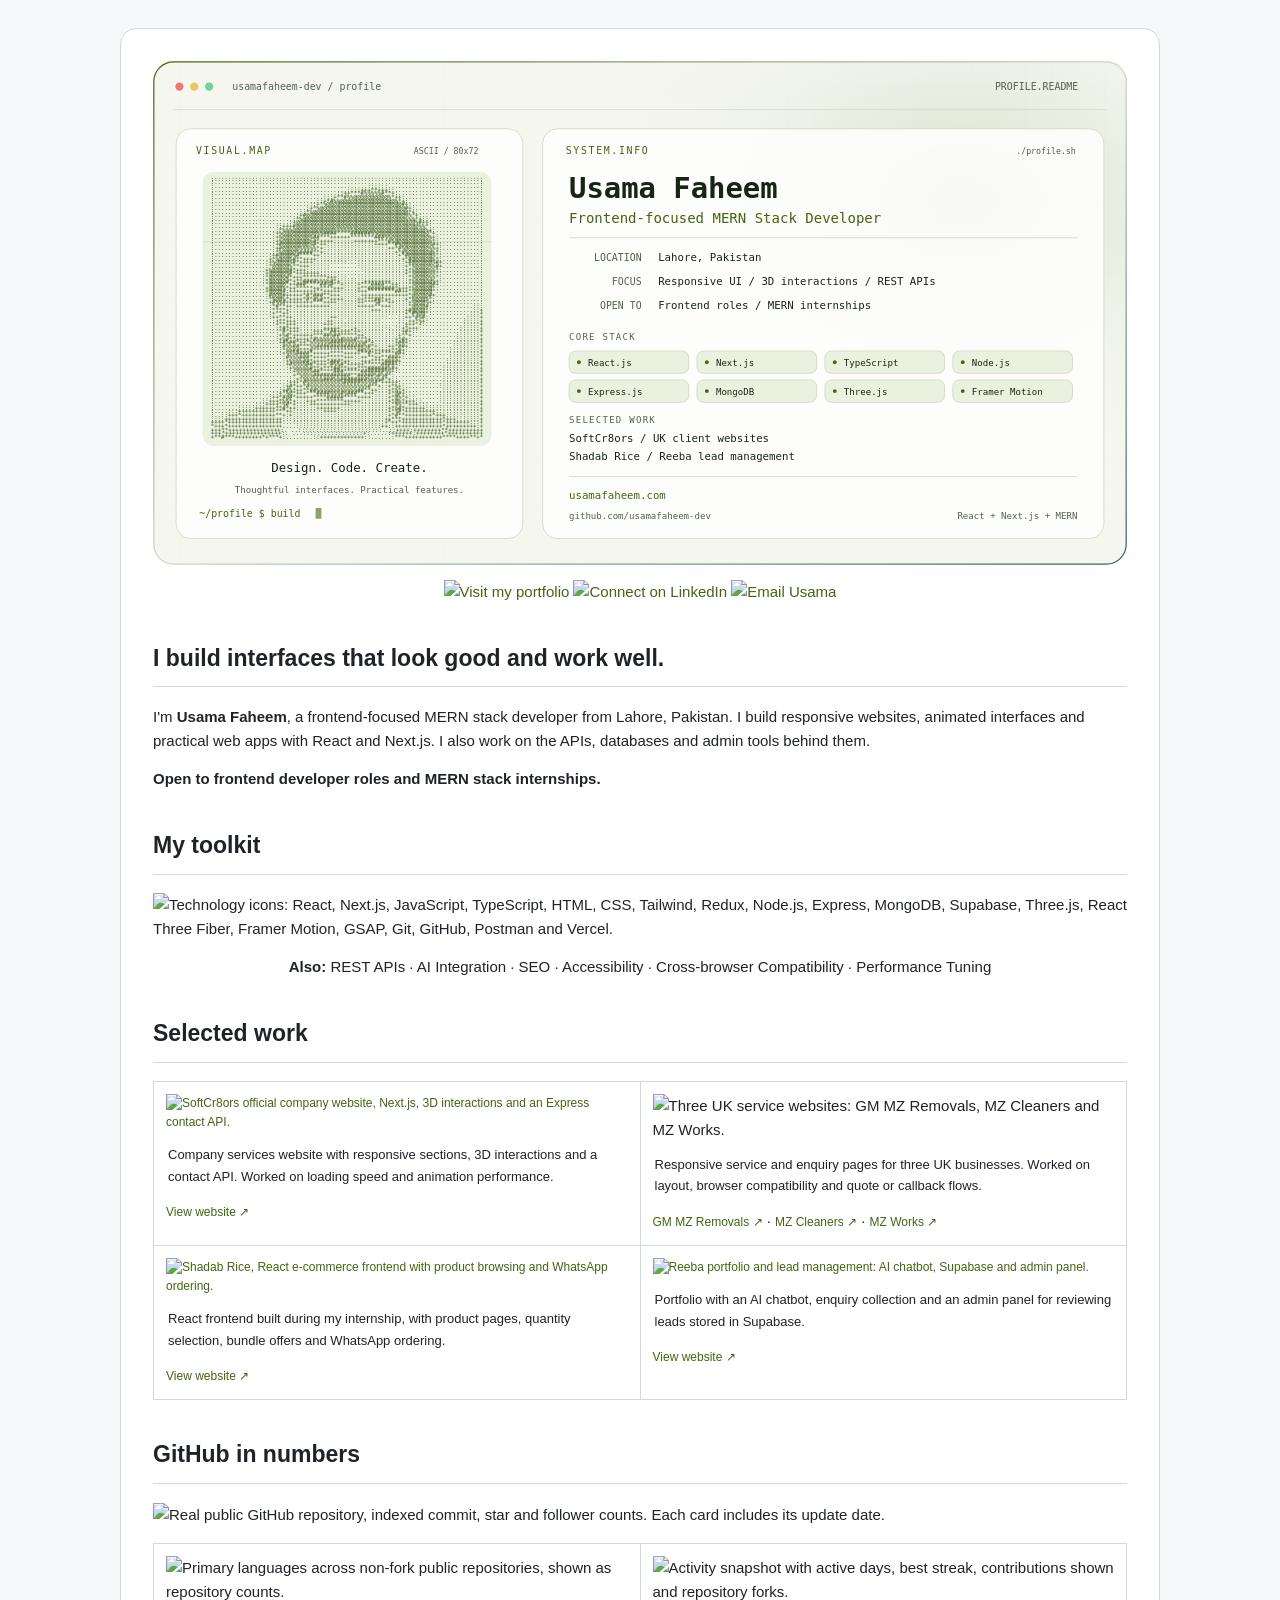
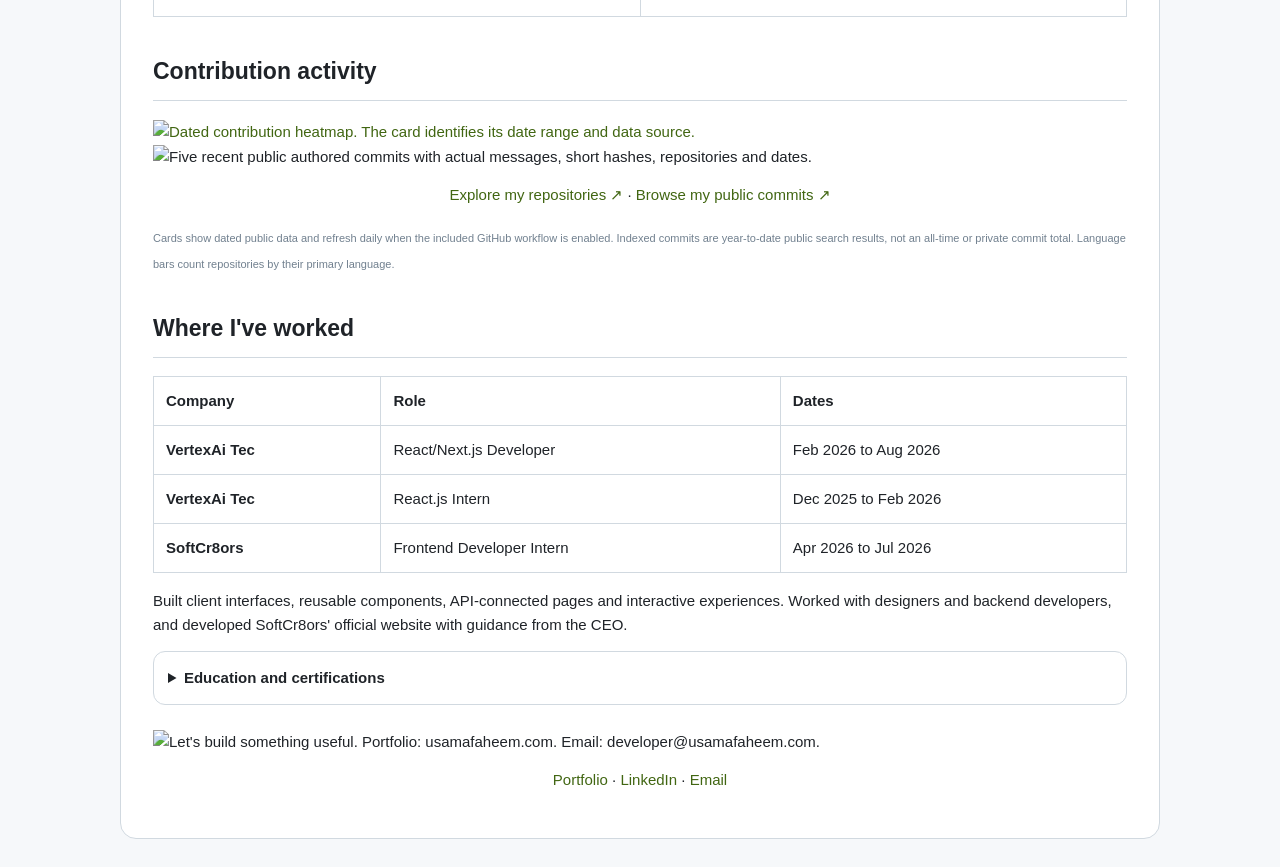
==== PREVIEW.html @ 3edfcaf7 "Add files via upload" ====
<!doctype html><html><head><meta charset="utf-8"><meta name="viewport" content="width=device-width,initial-scale=1"><title>Usama GitHub Profile Preview</title><style>
*{box-sizing:border-box}body{margin:0;font:15px/1.6 -apple-system,BlinkMacSystemFont,Segoe UI,Arial,sans-serif;background:#f6f8fa;color:#1f2328}
body.dark{background:#080d13;color:#dfe8ef}main{max-width:1040px;margin:28px auto;padding:32px;background:#fff;border:1px solid #d1d9e0;border-radius:16px}
.dark main{background:#0d1117;border-color:#27333e}h2{font-size:23px;margin:36px 0 18px;padding-bottom:10px;border-bottom:1px solid #d1d9e0}.dark h2{border-color:#27333e}
p{margin:14px 0}a{color:#416612;text-decoration:none}.dark a{color:#bce44b}strong{font-weight:650}img{max-width:100%;height:auto;vertical-align:middle}picture{display:block}
table{width:100%;border-collapse:collapse;margin:16px 0}td,th{border:1px solid #d1d9e0;padding:12px;vertical-align:top}.dark td,.dark th{border-color:#27333e}
td p{font-size:13px;line-height:1.65;margin:12px 2px}td a{font-size:12px}td picture img{width:100%}td a:has(picture){display:block}sub{font-size:11px;color:#71808f}details{padding:14px;border:1px solid #d1d9e0;border-radius:12px}.dark details{border-color:#27333e}
@media(max-width:700px){body{font-size:13px}main{margin:0;padding:16px;border-radius:0}h2{font-size:20px}td,th{padding:6px}td p,td a{font-size:11px}}</style></head><body><main><picture>
  <source media="(prefers-color-scheme: dark)" srcset="./dark.svg">
  <source media="(prefers-color-scheme: light)" srcset="./light.svg">
  <img src="./dark.svg" width="1180" alt="Usama Faheem. Frontend-focused MERN Stack Developer. React, Next.js, interactive 3D and web apps.">
</picture>

<p align="center">
  <a href="https://usamafaheem.com/"><img src="./assets/portfolio.svg" height="36" alt="Visit my portfolio"></a>
  <a href="https://www.linkedin.com/in/usama-faheem/"><img src="./assets/linkedin.svg" height="36" alt="Connect on LinkedIn"></a>
  <a href="mailto:developer@usamafaheem.com"><img src="./assets/email.svg" height="36" alt="Email Usama"></a>
</p>

<h2>I build interfaces that look good and work well.</h2>
<p>I&#39;m <strong>Usama Faheem</strong>, a frontend-focused MERN stack developer from Lahore, Pakistan. I build responsive websites, animated interfaces and practical web apps with React and Next.js. I also work on the APIs, databases and admin tools behind them.</p>
<p><strong>Open to frontend developer roles and MERN stack internships.</strong></p>
<h2>My toolkit</h2>
<picture>
  <source media="(prefers-color-scheme: dark)" srcset="./assets/stack-dark.svg">
  <source media="(prefers-color-scheme: light)" srcset="./assets/stack-light.svg">
  <img src="./assets/stack-dark.svg" width="1180" alt="Technology icons: React, Next.js, JavaScript, TypeScript, HTML, CSS, Tailwind, Redux, Node.js, Express, MongoDB, Supabase, Three.js, React Three Fiber, Framer Motion, GSAP, Git, GitHub, Postman and Vercel.">
</picture>

<p align="center"><strong>Also:</strong> REST APIs · AI Integration · SEO · Accessibility · Cross-browser Compatibility · Performance Tuning</p>

<h2>Selected work</h2>
<table>
<tr>
<td width="50%">
<a href="https://softcr8ors.com/">
<picture><source media="(prefers-color-scheme: dark)" srcset="./assets/project-softcr8ors-dark.svg"><source media="(prefers-color-scheme: light)" srcset="./assets/project-softcr8ors-light.svg"><img src="./assets/project-softcr8ors-dark.svg" width="570" alt="SoftCr8ors official company website, Next.js, 3D interactions and an Express contact API."></picture>
</a>
<p>Company services website with responsive sections, 3D interactions and a contact API. Worked on loading speed and animation performance.</p>
<a href="https://softcr8ors.com/">View website ↗</a>
</td>
<td width="50%">
<picture><source media="(prefers-color-scheme: dark)" srcset="./assets/project-uk-dark.svg"><source media="(prefers-color-scheme: light)" srcset="./assets/project-uk-light.svg"><img src="./assets/project-uk-dark.svg" width="570" alt="Three UK service websites: GM MZ Removals, MZ Cleaners and MZ Works."></picture>
<p>Responsive service and enquiry pages for three UK businesses. Worked on layout, browser compatibility and quote or callback flows.</p>
<a href="https://gmmzremovals.co.uk/">GM MZ Removals ↗</a> · <a href="https://mzcleaners.co.uk/">MZ Cleaners ↗</a> · <a href="https://mzworks.co.uk/">MZ Works ↗</a>
</td>
</tr>
<tr>
<td width="50%">
<a href="https://shadabrice.pk/">
<picture><source media="(prefers-color-scheme: dark)" srcset="./assets/project-rice-dark.svg"><source media="(prefers-color-scheme: light)" srcset="./assets/project-rice-light.svg"><img src="./assets/project-rice-dark.svg" width="570" alt="Shadab Rice, React e-commerce frontend with product browsing and WhatsApp ordering."></picture>
</a>
<p>React frontend built during my internship, with product pages, quantity selection, bundle offers and WhatsApp ordering.</p>
<a href="https://shadabrice.pk/">View website ↗</a>
</td>
<td width="50%">
<a href="https://reeba.softcr8ors.com/">
<picture><source media="(prefers-color-scheme: dark)" srcset="./assets/project-reeba-dark.svg"><source media="(prefers-color-scheme: light)" srcset="./assets/project-reeba-light.svg"><img src="./assets/project-reeba-dark.svg" width="570" alt="Reeba portfolio and lead management: AI chatbot, Supabase and admin panel."></picture>
</a>
<p>Portfolio with an AI chatbot, enquiry collection and an admin panel for reviewing leads stored in Supabase.</p>
<a href="https://reeba.softcr8ors.com/">View website ↗</a>
</td>
</tr>
</table>

<h2>GitHub in numbers</h2>
<picture>
  <source media="(prefers-color-scheme: dark)" srcset="./assets/stats-dark.svg">
  <source media="(prefers-color-scheme: light)" srcset="./assets/stats-light.svg">
  <img src="./assets/stats-dark.svg" width="1180" alt="Real public GitHub repository, indexed commit, star and follower counts. Each card includes its update date.">
</picture>

<table>
<tr>
<td width="50%"><picture><source media="(prefers-color-scheme: dark)" srcset="./assets/languages-dark.svg"><source media="(prefers-color-scheme: light)" srcset="./assets/languages-light.svg"><img src="./assets/languages-dark.svg" width="570" alt="Primary languages across non-fork public repositories, shown as repository counts."></picture></td>
<td width="50%"><picture><source media="(prefers-color-scheme: dark)" srcset="./assets/activity-dark.svg"><source media="(prefers-color-scheme: light)" srcset="./assets/activity-light.svg"><img src="./assets/activity-dark.svg" width="570" alt="Activity snapshot with active days, best streak, contributions shown and repository forks."></picture></td>
</tr>
</table>

<h2>Contribution activity</h2>
<a href="https://github.com/usamafaheem-dev">
<picture>
  <source media="(prefers-color-scheme: dark)" srcset="./assets/contributions-dark.svg">
  <source media="(prefers-color-scheme: light)" srcset="./assets/contributions-light.svg">
  <img src="./assets/contributions-dark.svg" width="1180" alt="Dated contribution heatmap. The card identifies its date range and data source.">
</picture>
</a>

<picture>
  <source media="(prefers-color-scheme: dark)" srcset="./assets/commits-dark.svg">
  <source media="(prefers-color-scheme: light)" srcset="./assets/commits-light.svg">
  <img src="./assets/commits-dark.svg" width="1180" alt="Five recent public authored commits with actual messages, short hashes, repositories and dates.">
</picture>

<p align="center"><a href="https://github.com/usamafaheem-dev?tab=repositories">Explore my repositories ↗</a> · <a href="https://github.com/search?q=author%3Ausamafaheem-dev&amp;type=commits">Browse my public commits ↗</a></p>

<p><sub>Cards show dated public data and refresh daily when the included GitHub workflow is enabled. Indexed commits are year-to-date public search results, not an all-time or private commit total. Language bars count repositories by their primary language.</sub></p>
<h2>Where I&#39;ve worked</h2>
<table>
<thead>
<tr>
<th align="left">Company</th>
<th align="left">Role</th>
<th align="left">Dates</th>
</tr>
</thead>
<tbody><tr>
<td align="left"><strong>VertexAi Tec</strong></td>
<td align="left">React/Next.js Developer</td>
<td align="left">Feb 2026 to Aug 2026</td>
</tr>
<tr>
<td align="left"><strong>VertexAi Tec</strong></td>
<td align="left">React.js Intern</td>
<td align="left">Dec 2025 to Feb 2026</td>
</tr>
<tr>
<td align="left"><strong>SoftCr8ors</strong></td>
<td align="left">Frontend Developer Intern</td>
<td align="left">Apr 2026 to Jul 2026</td>
</tr>
</tbody></table>
<p>Built client interfaces, reusable components, API-connected pages and interactive experiences. Worked with designers and backend developers, and developed SoftCr8ors&#39; official website with guidance from the CEO.</p>
<details>
<summary><strong>Education and certifications</strong></summary>

<ul>
<li><strong>BS Computer Science, lateral entry:</strong> Virtual University of Pakistan, March 2026 to March 2028, expected.</li>
<li><strong>ADP Computer Science:</strong> Virtual University of Pakistan, March 2023 to March 2025.</li>
<li><strong>MERN Stack Development:</strong> NeXSkill Institute, October 2024 to May 2025.</li>
<li><strong>Introduction to Modern AI:</strong> Cisco Networking Academy program through GSP Academy, January 11, 2026.</li>
<li><strong>Full Stack Development with MERN</strong> and <strong>Freelancing:</strong> DigiSkills Training Program, December 2025 to March 2026.</li>
<li><strong>Build with AI 2025 workshops:</strong> DevFest AmplifAI, GDG Cloud Lahore.</li>
</ul>
</details>

<br>

<picture>
  <source media="(prefers-color-scheme: dark)" srcset="./assets/connect-dark.svg">
  <source media="(prefers-color-scheme: light)" srcset="./assets/connect-light.svg">
  <img src="./assets/connect-dark.svg" width="1180" alt="Let's build something useful. Portfolio: usamafaheem.com. Email: developer@usamafaheem.com.">
</picture>

<p align="center"><a href="https://usamafaheem.com/">Portfolio</a> · <a href="https://www.linkedin.com/in/usama-faheem/">LinkedIn</a> · <a href="mailto:developer@usamafaheem.com">Email</a></p>
</main><script>document.body.classList.toggle('dark',matchMedia('(prefers-color-scheme: dark)').matches);</script></body></html>
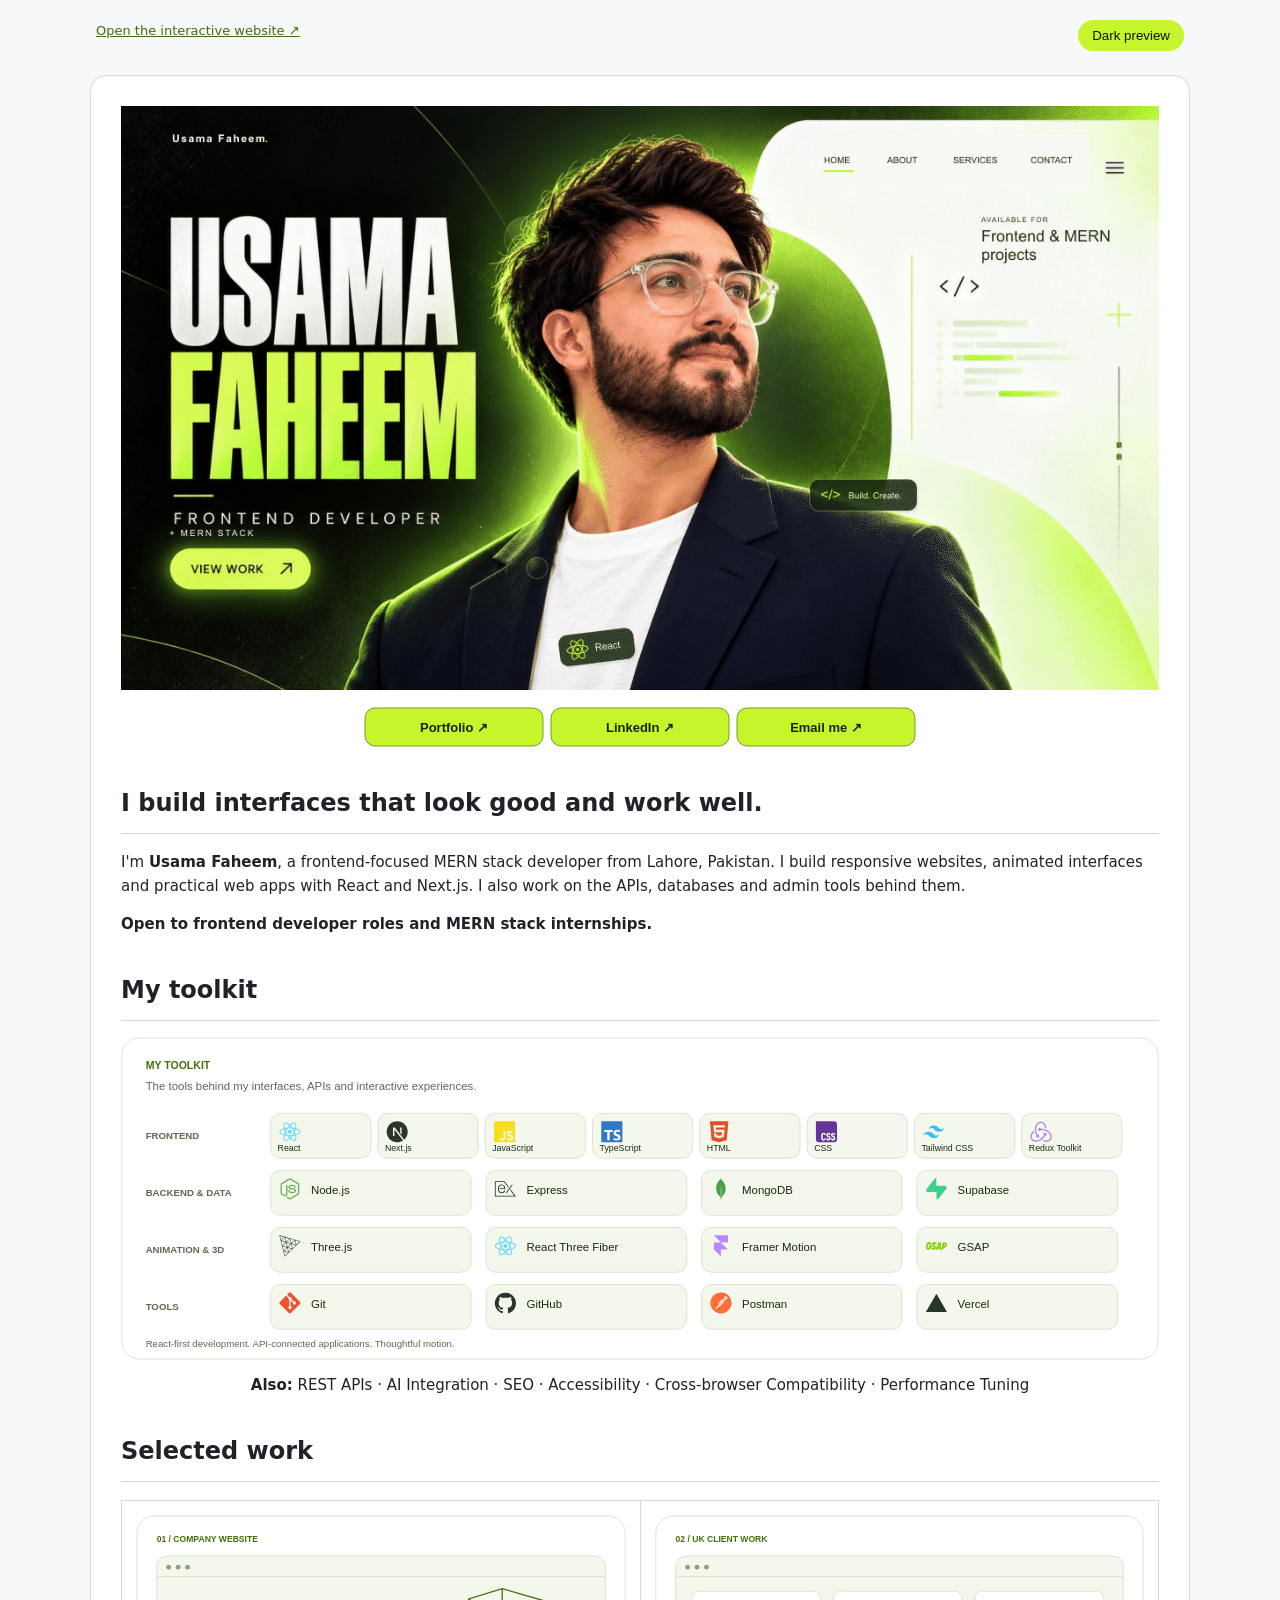
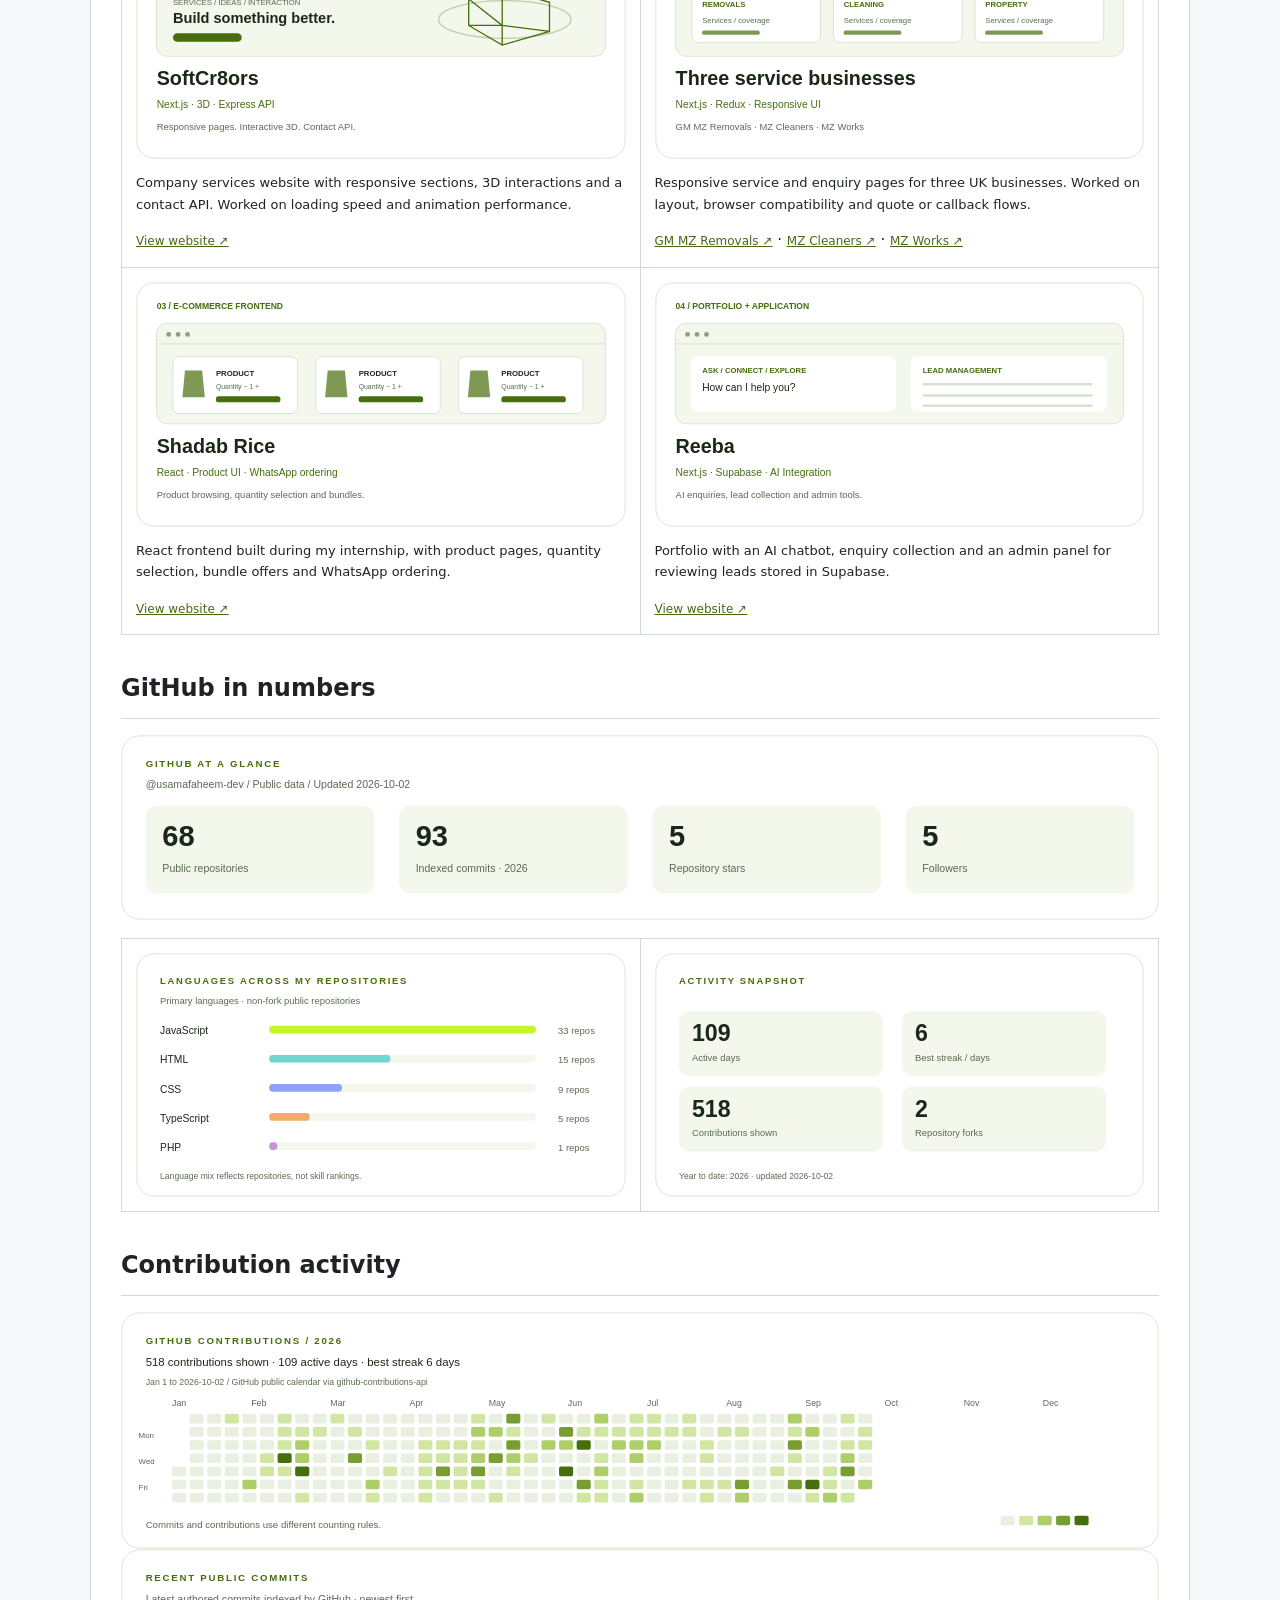
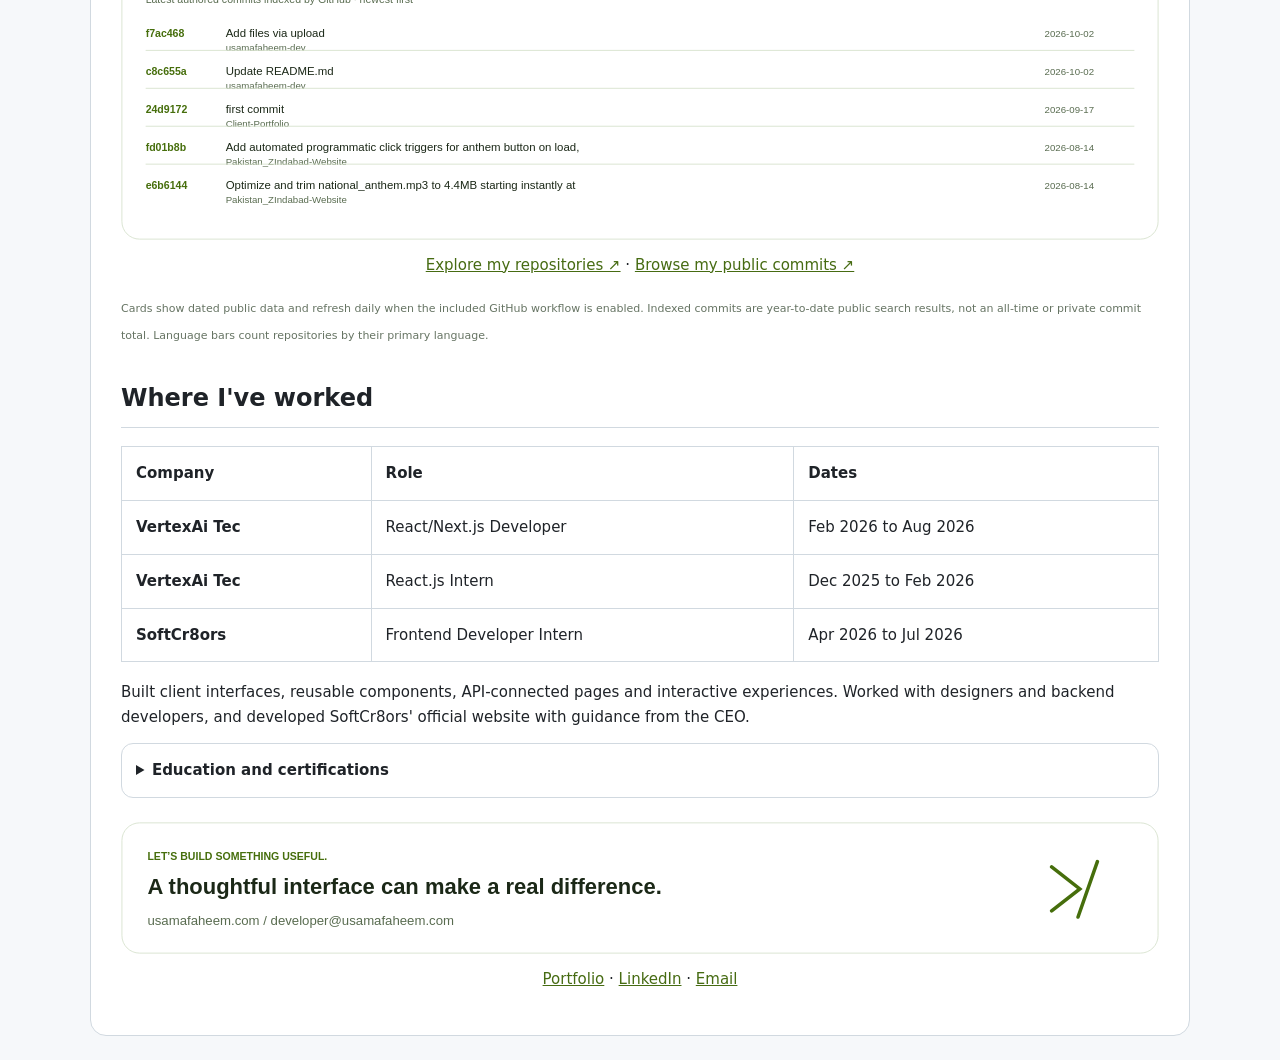
==== commit 76b2b33e: "done new readme" ====
--- a/PREVIEW.html
+++ b/PREVIEW.html
@@ -1,21 +1,15 @@
-<!doctype html><html><head><meta charset="utf-8"><meta name="viewport" content="width=device-width,initial-scale=1"><title>Usama GitHub Profile Preview</title><style>
-*{box-sizing:border-box}body{margin:0;font:15px/1.6 -apple-system,BlinkMacSystemFont,Segoe UI,Arial,sans-serif;background:#f6f8fa;color:#1f2328}
-body.dark{background:#080d13;color:#dfe8ef}main{max-width:1040px;margin:28px auto;padding:32px;background:#fff;border:1px solid #d1d9e0;border-radius:16px}
-.dark main{background:#0d1117;border-color:#27333e}h2{font-size:23px;margin:36px 0 18px;padding-bottom:10px;border-bottom:1px solid #d1d9e0}.dark h2{border-color:#27333e}
-p{margin:14px 0}a{color:#416612;text-decoration:none}.dark a{color:#bce44b}strong{font-weight:650}img{max-width:100%;height:auto;vertical-align:middle}picture{display:block}
-table{width:100%;border-collapse:collapse;margin:16px 0}td,th{border:1px solid #d1d9e0;padding:12px;vertical-align:top}.dark td,.dark th{border-color:#27333e}
-td p{font-size:13px;line-height:1.65;margin:12px 2px}td a{font-size:12px}td picture img{width:100%}td a:has(picture){display:block}sub{font-size:11px;color:#71808f}details{padding:14px;border:1px solid #d1d9e0;border-radius:12px}.dark details{border-color:#27333e}
-@media(max-width:700px){body{font-size:13px}main{margin:0;padding:16px;border-radius:0}h2{font-size:20px}td,th{padding:6px}td p,td a{font-size:11px}}</style></head><body><main><picture>
-  <source media="(prefers-color-scheme: dark)" srcset="./dark.svg">
-  <source media="(prefers-color-scheme: light)" srcset="./light.svg">
-  <img src="./dark.svg" width="1180" alt="Usama Faheem. Frontend-focused MERN Stack Developer. React, Next.js, interactive 3D and web apps.">
+<!doctype html><html lang="en"><head><meta charset="UTF-8"><meta name="viewport" content="width=device-width,initial-scale=1"><title>Usama Faheem | Complete GitHub Profile Preview</title><style>*{box-sizing:border-box}body{margin:0;background:#f6f8fa;color:#1f2328;font:15px/1.65 system-ui,Arial,sans-serif}main{max-width:1100px;margin:24px auto;padding:30px;border:1px solid #d1d9e0;border-radius:16px;background:#fff}img{max-width:100%;height:auto;vertical-align:middle}picture{display:block}h2{font-size:24px;margin:34px 0 16px;padding-bottom:9px;border-bottom:1px solid #d1d9e0}a{color:#466b12}p{margin:13px 0}table{width:100%;border-collapse:collapse;margin:18px 0}td,th{border:1px solid #d1d9e0;padding:14px;vertical-align:top}td p{font-size:13px}td a{font-size:12px}table:first-of-type{width:auto;margin:14px auto 24px}table:first-of-type td{padding:3px;border:0}table:first-of-type img{width:180px;height:40px}details{padding:14px;border:1px solid #d1d9e0;border-radius:12px}sub{font-size:11px;color:#667463}.preview-tools{max-width:1100px;margin:20px auto;display:flex;justify-content:space-between;gap:12px;padding:0 6px;font-size:13px}.preview-tools a{color:#476b10}body.dark{background:#080d08;color:#e9f1df}.dark main{background:#0d1117;border-color:#28322c}.dark td,.dark th,.dark h2,.dark details{border-color:#2a382e}.dark a{color:#c7f52b}button{background:#c7f52b;border:0;border-radius:20px;padding:8px 14px;color:#111;cursor:pointer}@media(max-width:700px){main{margin:0;padding:15px;border-radius:0}body{font-size:13px}h2{font-size:20px}td,th{padding:7px}td p,td a{font-size:11px}.preview-tools{padding:10px 15px;margin:0}.preview-tools a{max-width:55%}}</style></head><body><div class="preview-tools"><a href="website/index.html">Open the interactive website ↗</a><button id="theme" type="button">Dark preview</button></div><main><a href="https://usamafaheem.com/">
+<picture>
+  <source media="(prefers-reduced-motion: reduce)" srcset="./assets/hero-static.jpg">
+  <img src="./assets/hero-animated.gif" width="1180" alt="Usama Faheem, frontend-focused MERN stack developer. Lime editorial website hero with floating React and code badges. Click to visit my portfolio.">
 </picture>
+</a>
 
-<p align="center">
-  <a href="https://usamafaheem.com/"><img src="./assets/portfolio.svg" height="36" alt="Visit my portfolio"></a>
-  <a href="https://www.linkedin.com/in/usama-faheem/"><img src="./assets/linkedin.svg" height="36" alt="Connect on LinkedIn"></a>
-  <a href="mailto:developer@usamafaheem.com"><img src="./assets/email.svg" height="36" alt="Email Usama"></a>
-</p>
+<table align="center"><tr>
+  <td><a href="https://usamafaheem.com/"><img src="./assets/portfolio.svg" width="180" height="40" alt="Visit my portfolio"></a></td>
+  <td><a href="https://www.linkedin.com/in/usama-faheem/"><img src="./assets/linkedin.svg" width="180" height="40" alt="Connect on LinkedIn"></a></td>
+  <td><a href="mailto:developer@usamafaheem.com"><img src="./assets/email.svg" width="180" height="40" alt="Email Usama"></a></td>
+</tr></table>
 
 <h2>I build interfaces that look good and work well.</h2>
 <p>I&#39;m <strong>Usama Faheem</strong>, a frontend-focused MERN stack developer from Lahore, Pakistan. I build responsive websites, animated interfaces and practical web apps with React and Next.js. I also work on the APIs, databases and admin tools behind them.</p>
@@ -143,4 +137,4 @@
 </picture>
 
 <p align="center"><a href="https://usamafaheem.com/">Portfolio</a> · <a href="https://www.linkedin.com/in/usama-faheem/">LinkedIn</a> · <a href="mailto:developer@usamafaheem.com">Email</a></p>
-</main><script>document.body.classList.toggle('dark',matchMedia('(prefers-color-scheme: dark)').matches);</script></body></html>+</main><script>const button=document.getElementById('theme');const sources=[...document.querySelectorAll('picture source')].filter(s=>s.media.includes('color-scheme'));sources.forEach(s=>{s.dataset.theme=s.media.includes('dark')?'dark':'light';s.media=s.dataset.theme==='light'?'all':'not all'});button.onclick=()=>{const dark=document.body.classList.toggle('dark');button.textContent=dark?'Light preview':'Dark preview';sources.forEach(s=>{s.media=s.dataset.theme===(dark?'dark':'light')?'all':'not all'})};</script></body></html>
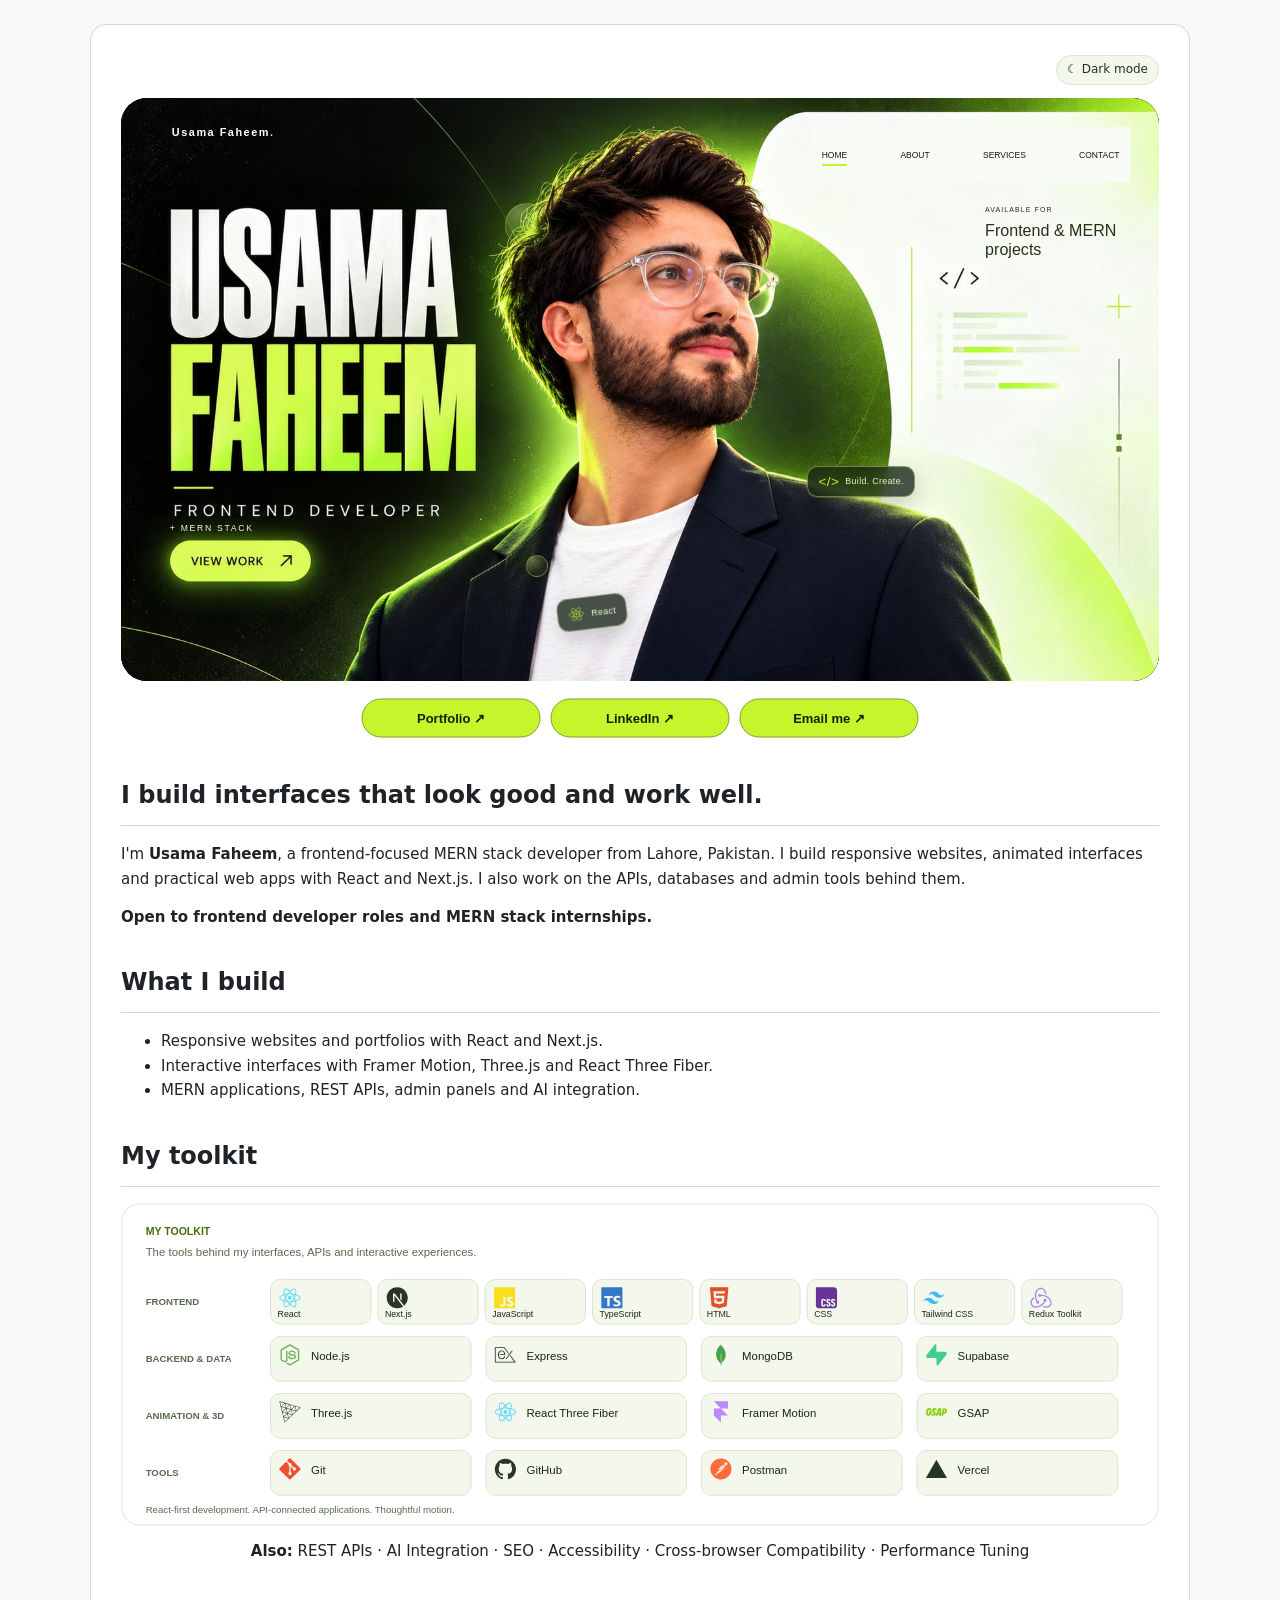
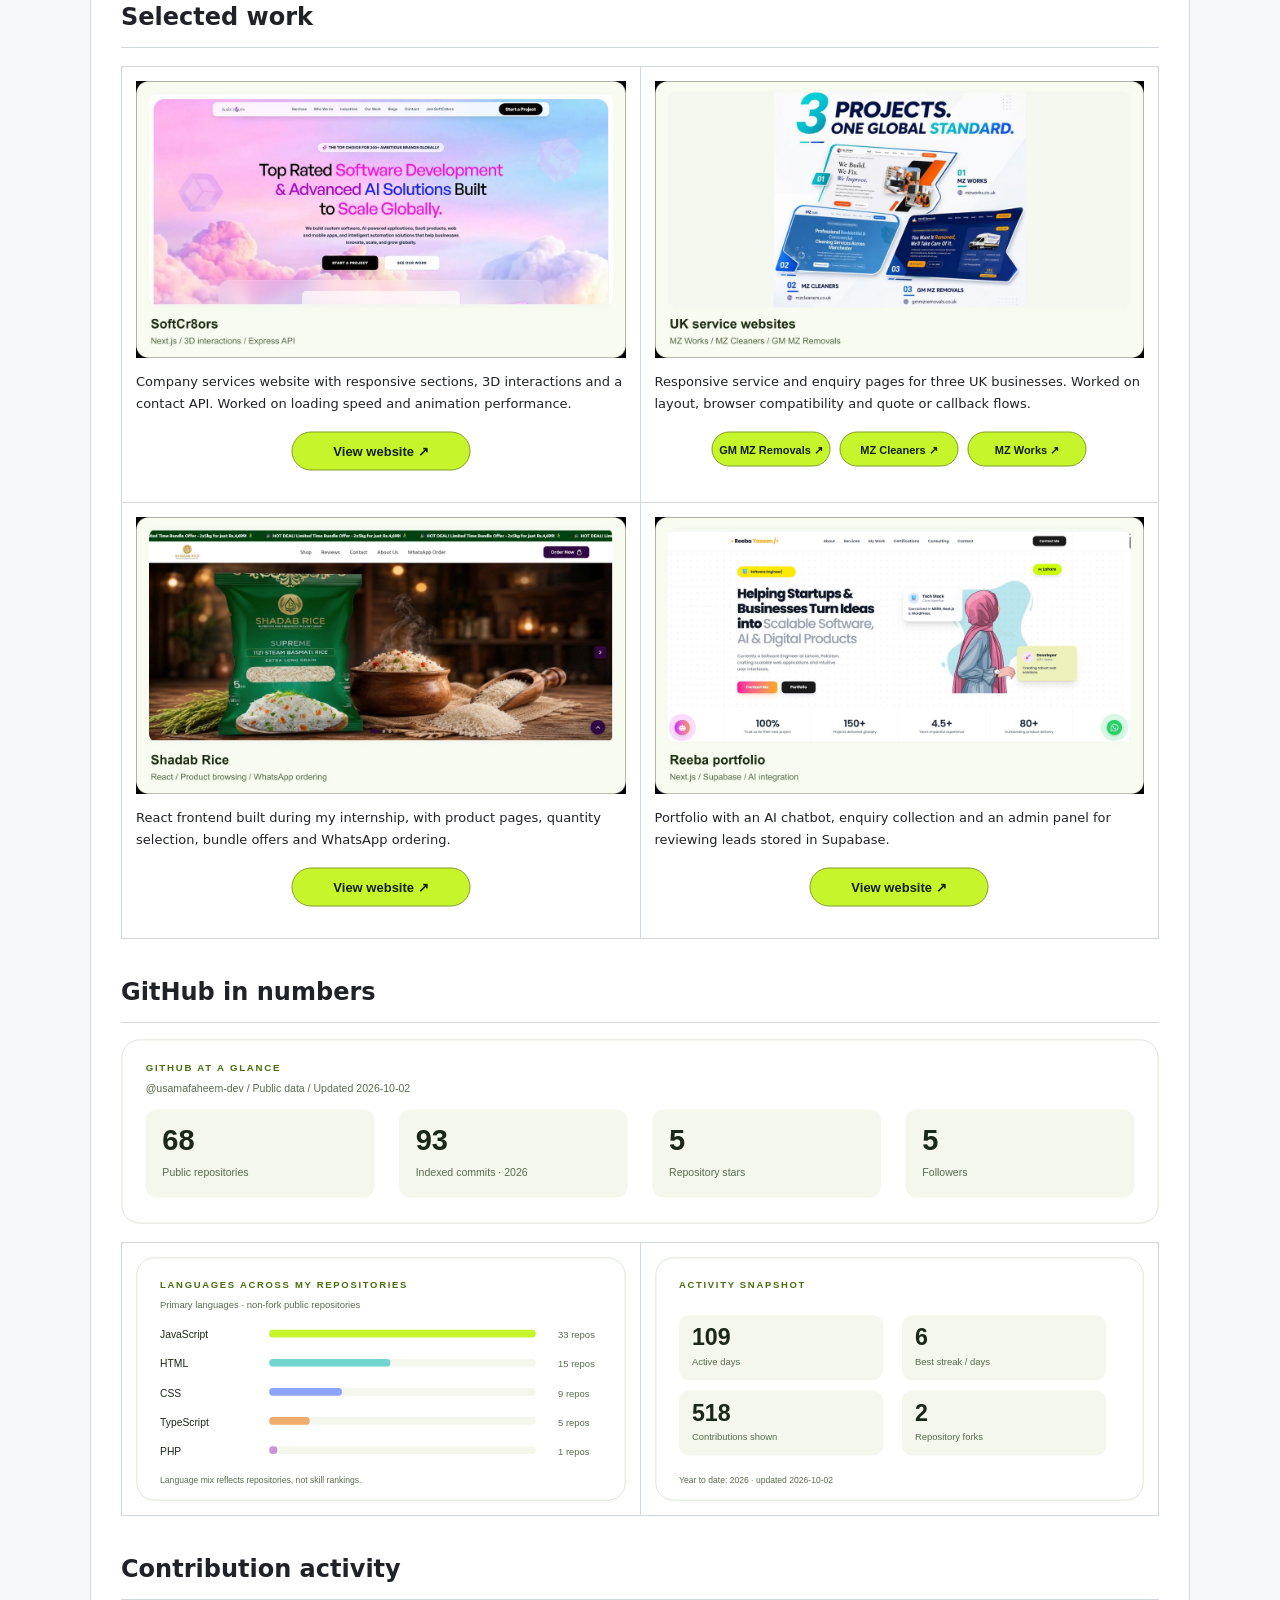
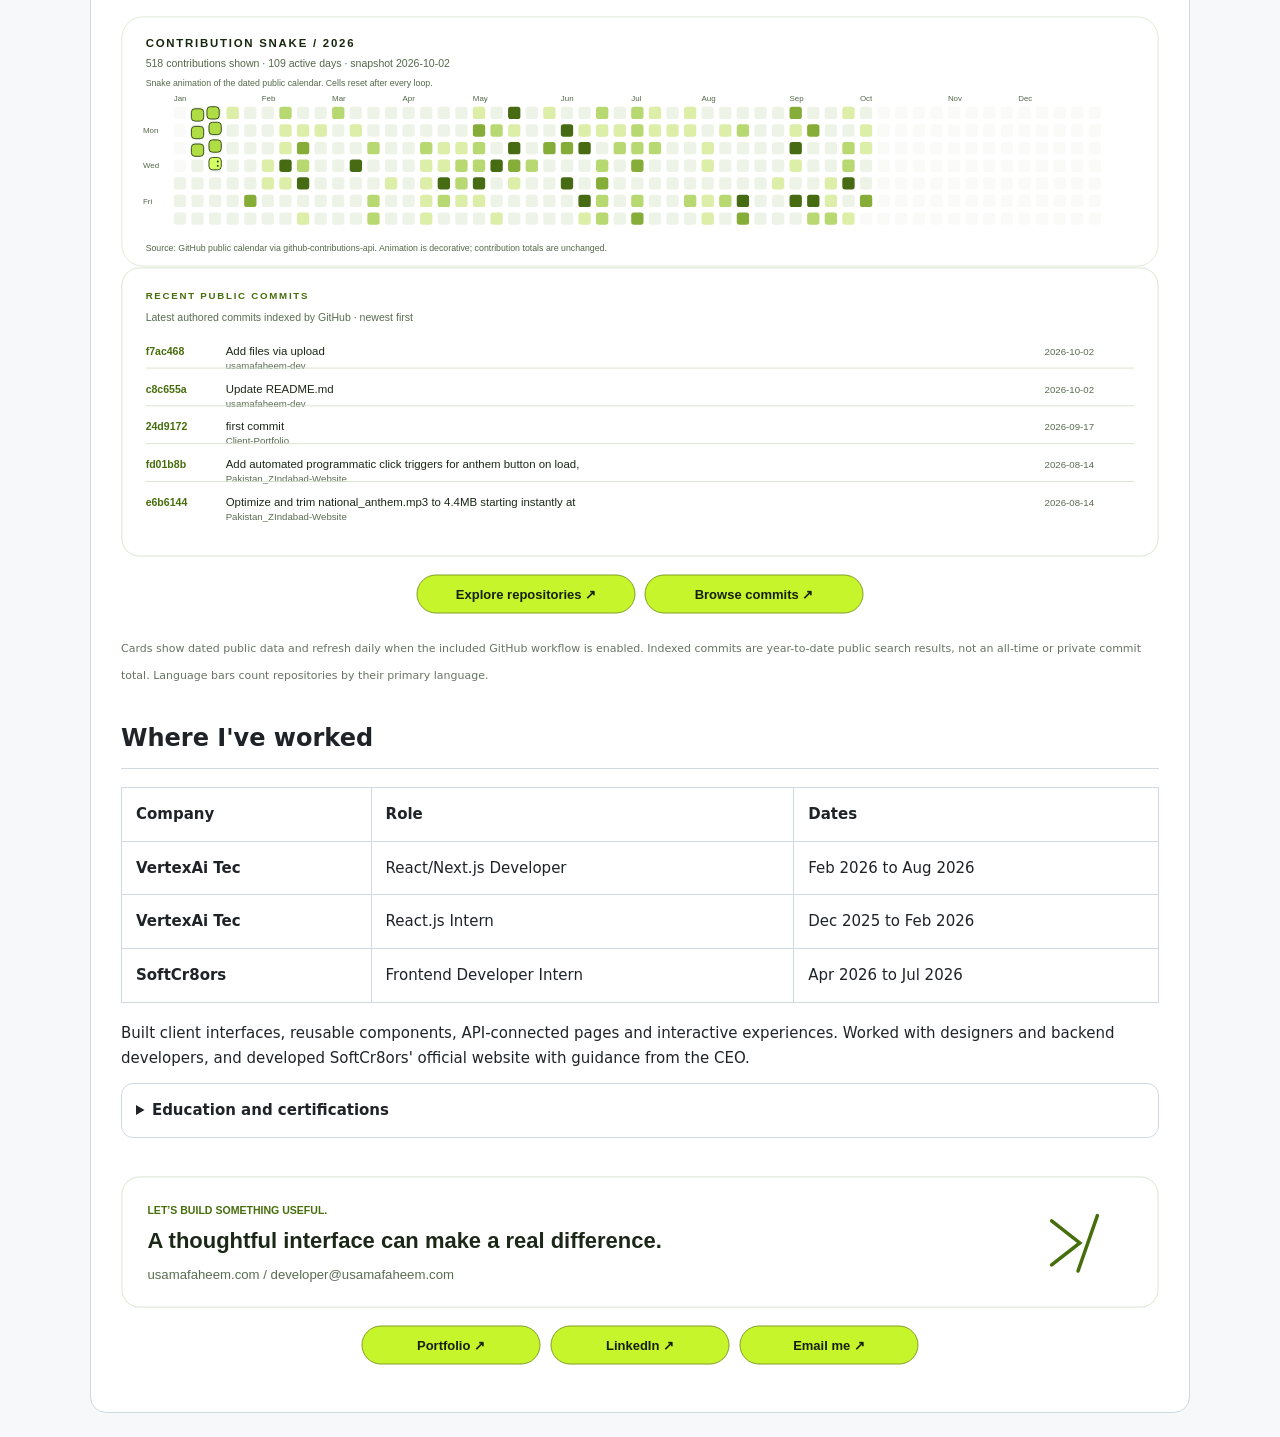
==== commit 375f7156: "update readme" ====
--- a/PREVIEW.html
+++ b/PREVIEW.html
@@ -1,19 +1,23 @@
-<!doctype html><html lang="en"><head><meta charset="UTF-8"><meta name="viewport" content="width=device-width,initial-scale=1"><title>Usama Faheem | Complete GitHub Profile Preview</title><style>*{box-sizing:border-box}body{margin:0;background:#f6f8fa;color:#1f2328;font:15px/1.65 system-ui,Arial,sans-serif}main{max-width:1100px;margin:24px auto;padding:30px;border:1px solid #d1d9e0;border-radius:16px;background:#fff}img{max-width:100%;height:auto;vertical-align:middle}picture{display:block}h2{font-size:24px;margin:34px 0 16px;padding-bottom:9px;border-bottom:1px solid #d1d9e0}a{color:#466b12}p{margin:13px 0}table{width:100%;border-collapse:collapse;margin:18px 0}td,th{border:1px solid #d1d9e0;padding:14px;vertical-align:top}td p{font-size:13px}td a{font-size:12px}table:first-of-type{width:auto;margin:14px auto 24px}table:first-of-type td{padding:3px;border:0}table:first-of-type img{width:180px;height:40px}details{padding:14px;border:1px solid #d1d9e0;border-radius:12px}sub{font-size:11px;color:#667463}.preview-tools{max-width:1100px;margin:20px auto;display:flex;justify-content:space-between;gap:12px;padding:0 6px;font-size:13px}.preview-tools a{color:#476b10}body.dark{background:#080d08;color:#e9f1df}.dark main{background:#0d1117;border-color:#28322c}.dark td,.dark th,.dark h2,.dark details{border-color:#2a382e}.dark a{color:#c7f52b}button{background:#c7f52b;border:0;border-radius:20px;padding:8px 14px;color:#111;cursor:pointer}@media(max-width:700px){main{margin:0;padding:15px;border-radius:0}body{font-size:13px}h2{font-size:20px}td,th{padding:7px}td p,td a{font-size:11px}.preview-tools{padding:10px 15px;margin:0}.preview-tools a{max-width:55%}}</style></head><body><div class="preview-tools"><a href="website/index.html">Open the interactive website ↗</a><button id="theme" type="button">Dark preview</button></div><main><a href="https://usamafaheem.com/">
-<picture>
-  <source media="(prefers-reduced-motion: reduce)" srcset="./assets/hero-static.jpg">
-  <img src="./assets/hero-animated.gif" width="1180" alt="Usama Faheem, frontend-focused MERN stack developer. Lime editorial website hero with floating React and code badges. Click to visit my portfolio.">
-</picture>
-</a>
+<!doctype html><html lang="en"><head><meta charset="UTF-8"><meta name="viewport" content="width=device-width,initial-scale=1"><title>Usama Faheem | Complete GitHub Profile Preview</title><style>*{box-sizing:border-box}body{margin:0;background:#f6f8fa;color:#1f2328;font:15px/1.65 system-ui,Arial,sans-serif}main{max-width:1100px;margin:24px auto;padding:30px;border:1px solid #d1d9e0;border-radius:16px;background:#fff}img{max-width:100%;height:auto;vertical-align:middle}picture{display:block}h2{font-size:24px;margin:34px 0 16px;padding-bottom:9px;border-bottom:1px solid #d1d9e0}a{color:#466b12}p{margin:13px 0}table{width:100%;border-collapse:collapse;margin:18px 0}td,th{border:1px solid #d1d9e0;padding:14px;vertical-align:top}td p{font-size:13px}td a{font-size:12px}table:first-of-type{width:auto;margin:14px auto 24px}table:first-of-type td{padding:3px;border:0}table:first-of-type img{width:180px;height:40px}details{padding:14px;border:1px solid #d1d9e0;border-radius:12px}sub{font-size:11px;color:#667463}.preview-tools{max-width:1100px;margin:20px auto;display:flex;justify-content:space-between;gap:12px;padding:0 6px;font-size:13px}.preview-tools a{color:#476b10}body.dark{background:#080d08;color:#e9f1df}.dark main{background:#0d1117;border-color:#28322c}.dark td,.dark th,.dark h2,.dark details{border-color:#2a382e}.dark a{color:#c7f52b}button{background:#c7f52b;border:0;border-radius:20px;padding:8px 14px;color:#111;cursor:pointer}@media(max-width:700px){main{margin:0;padding:15px;border-radius:0}body{font-size:13px}h2{font-size:20px}td,th{padding:7px}td p,td a{font-size:11px}.preview-tools{padding:10px 15px;margin:0}.preview-tools a{max-width:55%}}.hero-embed{display:block;width:100%;aspect-ratio:16/9;height:auto;border:0;border-radius:26px;background:#080d08}html{scroll-behavior:smooth}p[align="center"] img{margin:4px 2px}table:first-of-type{width:100%;margin:18px 0}table:first-of-type td{padding:14px;border:1px solid #d1d9e0}table:first-of-type img[src$=".jpg"]{width:100%;height:auto}table:first-of-type img[src$=".svg"]{width:auto;height:auto}@media(max-width:700px){table:first-of-type tr,table:first-of-type td{display:block;width:100%}table:first-of-type td{padding:12px}.hero-embed{border-radius:16px}}.profile-tools{display:flex;justify-content:flex-end;margin:0 0 12px}#theme{font:500 12px/1.3 system-ui,Arial,sans-serif;border:1px solid #dce3d6;background:#f4f7ec;color:#26331b;border-radius:20px;padding:6px 10px}#theme:hover{background:#e5efcf}#theme:focus-visible{outline:2px solid #466b12;outline-offset:3px}.dark #theme{background:#1d2b14;border-color:#46593b;color:#e5ecc8}</style></head><body><main><div class="profile-tools"><button id="theme" type="button" aria-pressed="false">☾ Dark mode</button></div><p><a name="home"></a></p>
+<iframe class="hero-embed" src="website/index.html?embed=profile#home" title="Usama Faheem portfolio: Home, About, Services and Contact"></iframe>
 
-<table align="center"><tr>
-  <td><a href="https://usamafaheem.com/"><img src="./assets/portfolio.svg" width="180" height="40" alt="Visit my portfolio"></a></td>
-  <td><a href="https://www.linkedin.com/in/usama-faheem/"><img src="./assets/linkedin.svg" width="180" height="40" alt="Connect on LinkedIn"></a></td>
-  <td><a href="mailto:developer@usamafaheem.com"><img src="./assets/email.svg" width="180" height="40" alt="Email Usama"></a></td>
-</tr></table>
+<p align="center">
+  <a href="https://usamafaheem.com/"><img src="./assets/portfolio.svg" width="180" height="40" alt="Visit my portfolio"></a>
+  <a href="https://www.linkedin.com/in/usama-faheem/"><img src="./assets/linkedin.svg" width="180" height="40" alt="Connect on LinkedIn"></a>
+  <a href="mailto:developer@usamafaheem.com"><img src="./assets/email.svg" width="180" height="40" alt="Email Usama"></a>
+</p>
 
+<p><a name="about"></a></p>
 <h2>I build interfaces that look good and work well.</h2>
 <p>I&#39;m <strong>Usama Faheem</strong>, a frontend-focused MERN stack developer from Lahore, Pakistan. I build responsive websites, animated interfaces and practical web apps with React and Next.js. I also work on the APIs, databases and admin tools behind them.</p>
 <p><strong>Open to frontend developer roles and MERN stack internships.</strong></p>
+<p><a name="services"></a></p>
+<h2>What I build</h2>
+<ul>
+<li>Responsive websites and portfolios with React and Next.js.</li>
+<li>Interactive interfaces with Framer Motion, Three.js and React Three Fiber.</li>
+<li>MERN applications, REST APIs, admin panels and AI integration.</li>
+</ul>
 <h2>My toolkit</h2>
 <picture>
   <source media="(prefers-color-scheme: dark)" srcset="./assets/stack-dark.svg">
@@ -23,36 +27,37 @@
 
 <p align="center"><strong>Also:</strong> REST APIs · AI Integration · SEO · Accessibility · Cross-browser Compatibility · Performance Tuning</p>
 
+<p><a name="selected-work"></a></p>
 <h2>Selected work</h2>
 <table>
 <tr>
 <td width="50%">
 <a href="https://softcr8ors.com/">
-<picture><source media="(prefers-color-scheme: dark)" srcset="./assets/project-softcr8ors-dark.svg"><source media="(prefers-color-scheme: light)" srcset="./assets/project-softcr8ors-light.svg"><img src="./assets/project-softcr8ors-dark.svg" width="570" alt="SoftCr8ors official company website, Next.js, 3D interactions and an Express contact API."></picture>
+<img src="./assets/project-softcr8ors.jpg" width="570" alt="SoftCr8ors official company website, showing the actual pastel hero and service website design.">
 </a>
 <p>Company services website with responsive sections, 3D interactions and a contact API. Worked on loading speed and animation performance.</p>
-<a href="https://softcr8ors.com/">View website ↗</a>
+<p align="center"><a href="https://softcr8ors.com/"><img src="./assets/view-website.svg" width="180" height="40" alt="View SoftCr8ors website"></a></p>
 </td>
 <td width="50%">
-<picture><source media="(prefers-color-scheme: dark)" srcset="./assets/project-uk-dark.svg"><source media="(prefers-color-scheme: light)" srcset="./assets/project-uk-light.svg"><img src="./assets/project-uk-dark.svg" width="570" alt="Three UK service websites: GM MZ Removals, MZ Cleaners and MZ Works."></picture>
+<img src="./assets/project-uk.jpg" width="570" alt="Three actual UK website designs: MZ Works, MZ Cleaners and GM MZ Removals.">
 <p>Responsive service and enquiry pages for three UK businesses. Worked on layout, browser compatibility and quote or callback flows.</p>
-<a href="https://gmmzremovals.co.uk/">GM MZ Removals ↗</a> · <a href="https://mzcleaners.co.uk/">MZ Cleaners ↗</a> · <a href="https://mzworks.co.uk/">MZ Works ↗</a>
+<p align="center"><a href="https://gmmzremovals.co.uk/"><img src="./assets/view-removals.svg" width="120" height="36" alt="GM MZ Removals"></a> <a href="https://mzcleaners.co.uk/"><img src="./assets/view-cleaners.svg" width="120" height="36" alt="MZ Cleaners"></a> <a href="https://mzworks.co.uk/"><img src="./assets/view-works.svg" width="120" height="36" alt="MZ Works"></a></p>
 </td>
 </tr>
 <tr>
 <td width="50%">
 <a href="https://shadabrice.pk/">
-<picture><source media="(prefers-color-scheme: dark)" srcset="./assets/project-rice-dark.svg"><source media="(prefers-color-scheme: light)" srcset="./assets/project-rice-light.svg"><img src="./assets/project-rice-dark.svg" width="570" alt="Shadab Rice, React e-commerce frontend with product browsing and WhatsApp ordering."></picture>
+<img src="./assets/project-rice.jpg" width="570" alt="Shadab Rice's actual product hero, shop navigation and WhatsApp ordering website.">
 </a>
 <p>React frontend built during my internship, with product pages, quantity selection, bundle offers and WhatsApp ordering.</p>
-<a href="https://shadabrice.pk/">View website ↗</a>
+<p align="center"><a href="https://shadabrice.pk/"><img src="./assets/view-website.svg" width="180" height="40" alt="View Shadab Rice website"></a></p>
 </td>
 <td width="50%">
 <a href="https://reeba.softcr8ors.com/">
-<picture><source media="(prefers-color-scheme: dark)" srcset="./assets/project-reeba-dark.svg"><source media="(prefers-color-scheme: light)" srcset="./assets/project-reeba-light.svg"><img src="./assets/project-reeba-dark.svg" width="570" alt="Reeba portfolio and lead management: AI chatbot, Supabase and admin panel."></picture>
+<img src="./assets/project-reeba.jpg" width="570" alt="Reeba Yaseen's actual portfolio website with its software services hero and contact interface.">
 </a>
 <p>Portfolio with an AI chatbot, enquiry collection and an admin panel for reviewing leads stored in Supabase.</p>
-<a href="https://reeba.softcr8ors.com/">View website ↗</a>
+<p align="center"><a href="https://reeba.softcr8ors.com/"><img src="./assets/view-website.svg" width="180" height="40" alt="View Reeba portfolio"></a></p>
 </td>
 </tr>
 </table>
@@ -74,9 +79,11 @@
 <h2>Contribution activity</h2>
 <a href="https://github.com/usamafaheem-dev">
 <picture>
-  <source media="(prefers-color-scheme: dark)" srcset="./assets/contributions-dark.svg">
-  <source media="(prefers-color-scheme: light)" srcset="./assets/contributions-light.svg">
-  <img src="./assets/contributions-dark.svg" width="1180" alt="Dated contribution heatmap. The card identifies its date range and data source.">
+  <source media="(prefers-reduced-motion: reduce) and (prefers-color-scheme: dark)" srcset="./assets/contributions-dark.svg">
+  <source media="(prefers-reduced-motion: reduce)" srcset="./assets/contributions-light.svg">
+  <source media="(prefers-color-scheme: dark)" srcset="./assets/snake-dark.svg">
+  <source media="(prefers-color-scheme: light)" srcset="./assets/snake-light.svg">
+  <img src="./assets/snake-light.svg" width="1180" alt="A lime snake travels across Usama's dated contribution grid, eats its cells and repeats. Based on the labelled public data snapshot, not a live game.">
 </picture>
 </a>
 
@@ -86,7 +93,7 @@
   <img src="./assets/commits-dark.svg" width="1180" alt="Five recent public authored commits with actual messages, short hashes, repositories and dates.">
 </picture>
 
-<p align="center"><a href="https://github.com/usamafaheem-dev?tab=repositories">Explore my repositories ↗</a> · <a href="https://github.com/search?q=author%3Ausamafaheem-dev&amp;type=commits">Browse my public commits ↗</a></p>
+<p align="center"><a href="https://github.com/usamafaheem-dev?tab=repositories"><img src="./assets/explore-repos.svg" width="220" height="40" alt="Explore my repositories"></a> <a href="https://github.com/search?q=author%3Ausamafaheem-dev&amp;type=commits"><img src="./assets/explore-commits.svg" width="220" height="40" alt="Browse my public commits"></a></p>
 
 <p><sub>Cards show dated public data and refresh daily when the included GitHub workflow is enabled. Indexed commits are year-to-date public search results, not an all-time or private commit total. Language bars count repositories by their primary language.</sub></p>
 <h2>Where I&#39;ve worked</h2>
@@ -130,11 +137,16 @@
 
 <br>
 
+<p><a name="contact"></a></p>
 <picture>
   <source media="(prefers-color-scheme: dark)" srcset="./assets/connect-dark.svg">
   <source media="(prefers-color-scheme: light)" srcset="./assets/connect-light.svg">
   <img src="./assets/connect-dark.svg" width="1180" alt="Let's build something useful. Portfolio: usamafaheem.com. Email: developer@usamafaheem.com.">
 </picture>
 
-<p align="center"><a href="https://usamafaheem.com/">Portfolio</a> · <a href="https://www.linkedin.com/in/usama-faheem/">LinkedIn</a> · <a href="mailto:developer@usamafaheem.com">Email</a></p>
-</main><script>const button=document.getElementById('theme');const sources=[...document.querySelectorAll('picture source')].filter(s=>s.media.includes('color-scheme'));sources.forEach(s=>{s.dataset.theme=s.media.includes('dark')?'dark':'light';s.media=s.dataset.theme==='light'?'all':'not all'});button.onclick=()=>{const dark=document.body.classList.toggle('dark');button.textContent=dark?'Light preview':'Dark preview';sources.forEach(s=>{s.media=s.dataset.theme===(dark?'dark':'light')?'all':'not all'})};</script></body></html>+<p align="center">
+  <a href="https://usamafaheem.com/"><img src="./assets/portfolio.svg" width="180" height="40" alt="Portfolio"></a>
+  <a href="https://www.linkedin.com/in/usama-faheem/"><img src="./assets/linkedin.svg" width="180" height="40" alt="LinkedIn"></a>
+  <a href="mailto:developer@usamafaheem.com"><img src="./assets/email.svg" width="180" height="40" alt="Email me"></a>
+</p>
+</main><script>const button=document.getElementById('theme');const sources=[...document.querySelectorAll('picture source')].filter(s=>s.media.includes('color-scheme'));sources.forEach(s=>{s.dataset.theme=s.media.includes('dark')?'dark':'light';s.dataset.reduced=String(s.media.includes('prefers-reduced-motion'))});function updateSources(dark){sources.forEach(s=>{s.media=s.dataset.theme===(dark?'dark':'light')?(s.dataset.reduced==='true'?'(prefers-reduced-motion: reduce)':'all'):'not all'})}updateSources(false);button.onclick=()=>{const dark=document.body.classList.toggle('dark');button.textContent=dark?'☀ Light mode':'☾ Dark mode';button.setAttribute('aria-pressed',String(dark));updateSources(dark)};</script></body></html>
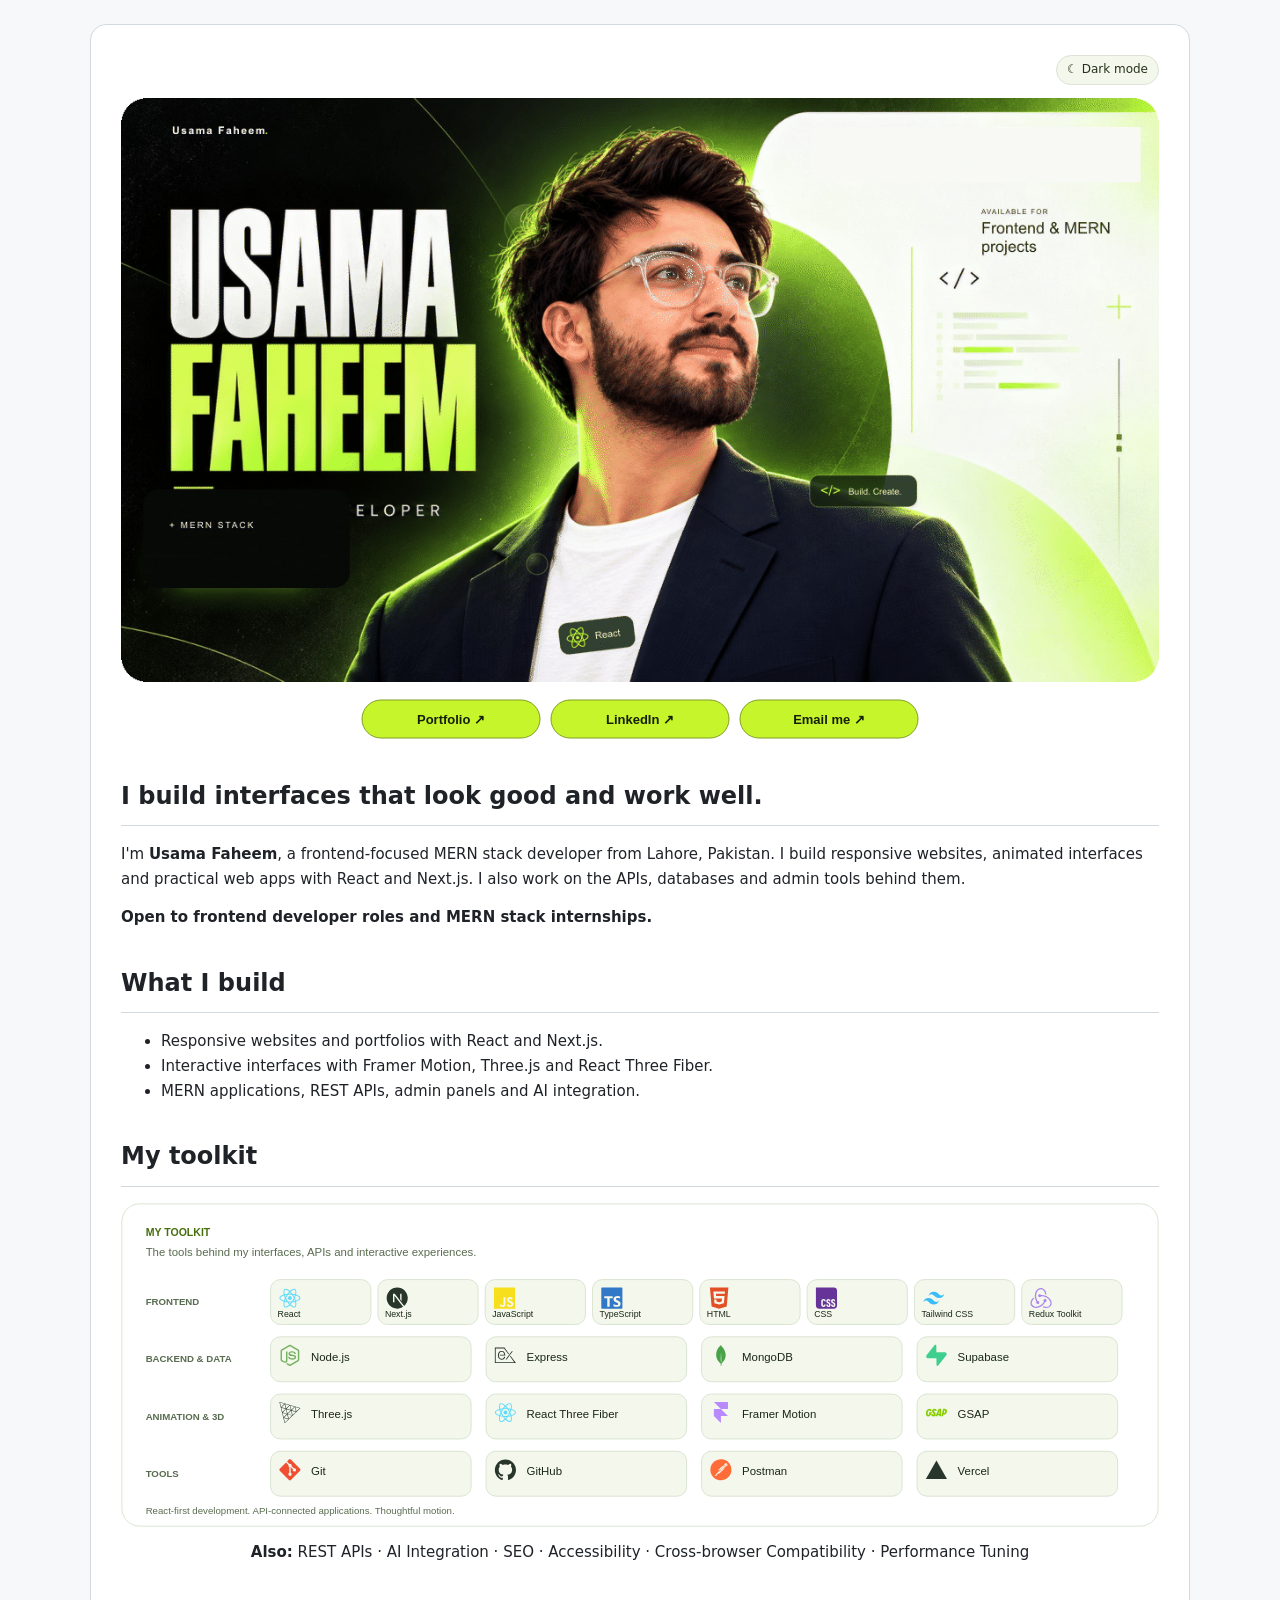
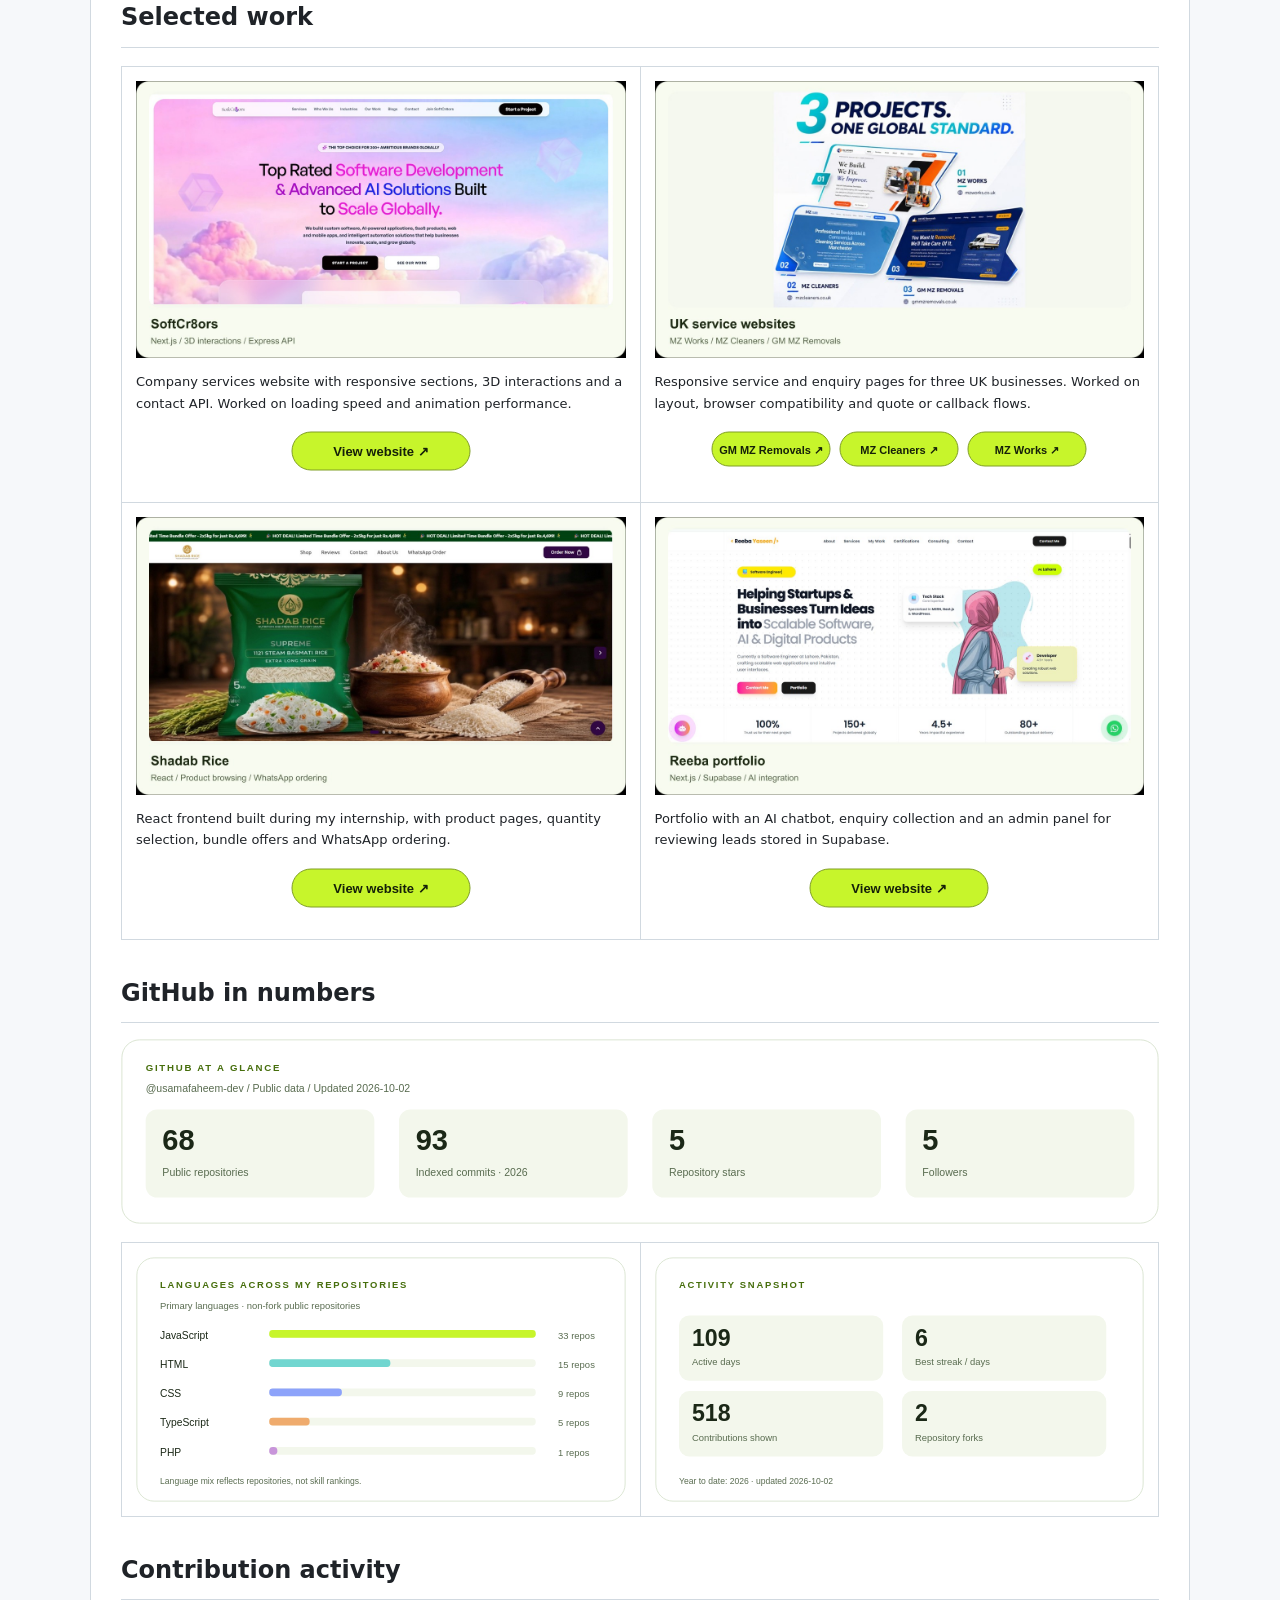
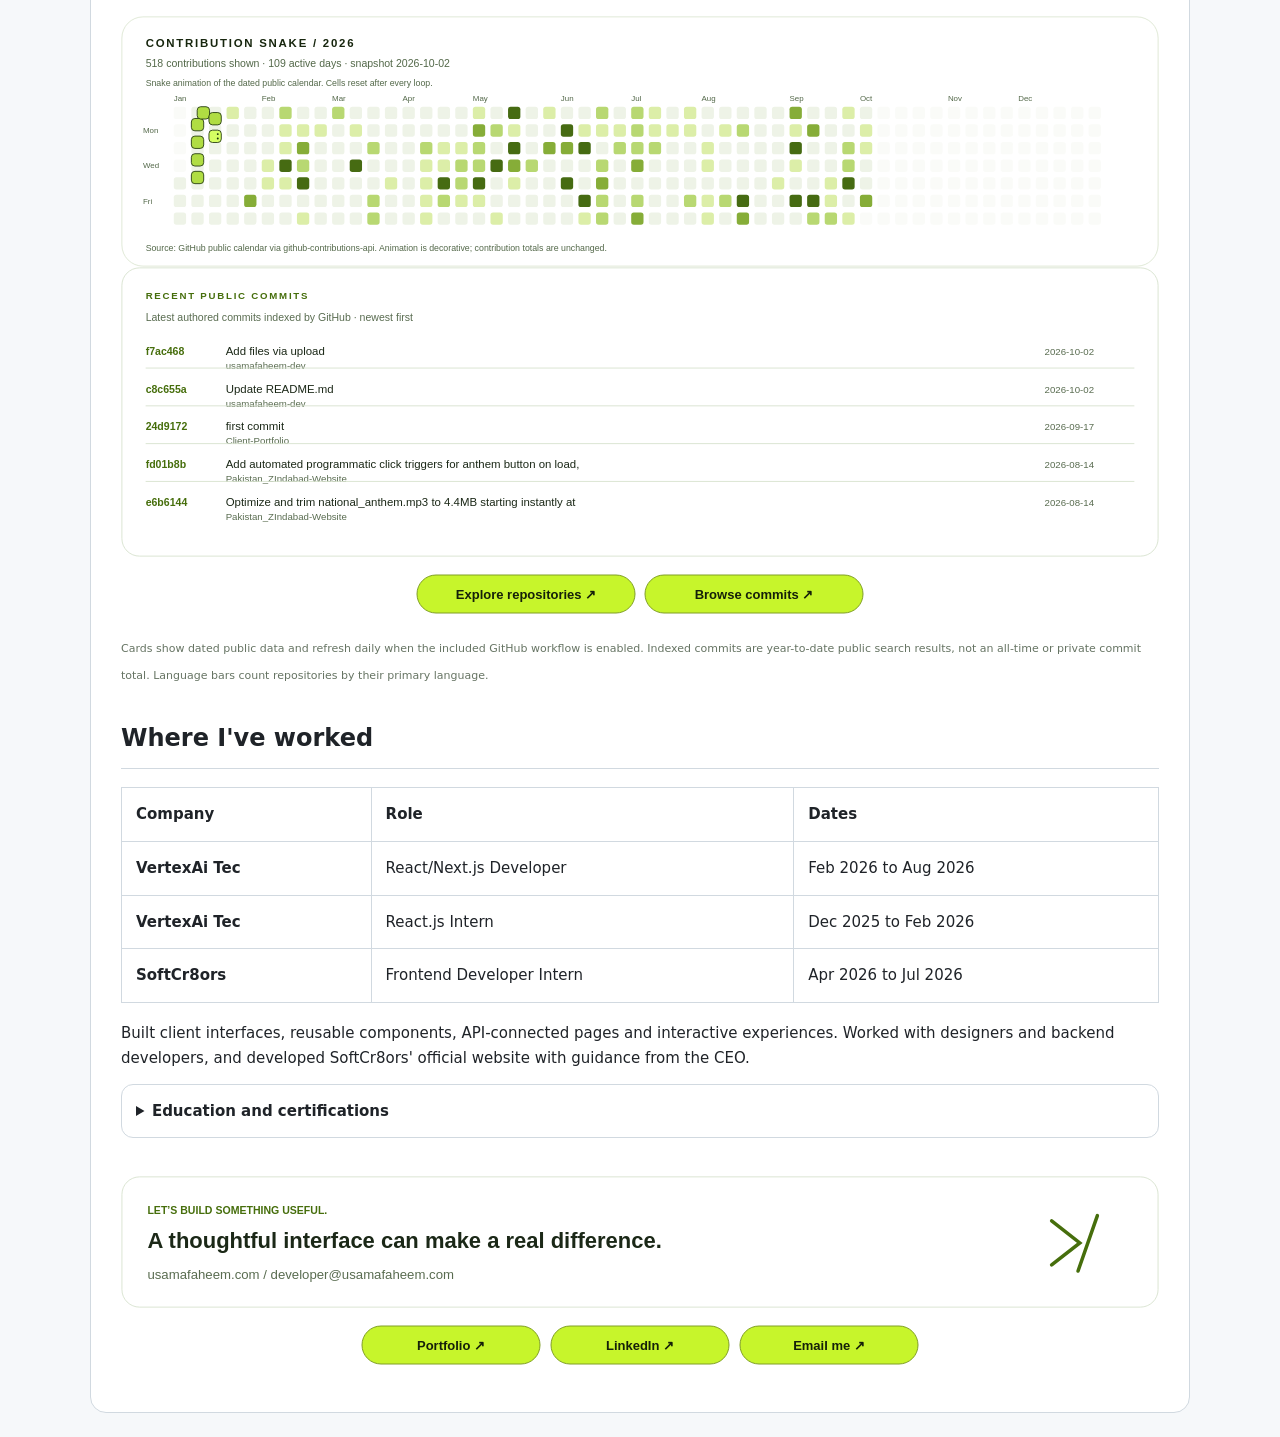
==== commit 8bfe2032: "update" ====
--- a/PREVIEW.html
+++ b/PREVIEW.html
@@ -1,5 +1,8 @@
 <!doctype html><html lang="en"><head><meta charset="UTF-8"><meta name="viewport" content="width=device-width,initial-scale=1"><title>Usama Faheem | Complete GitHub Profile Preview</title><style>*{box-sizing:border-box}body{margin:0;background:#f6f8fa;color:#1f2328;font:15px/1.65 system-ui,Arial,sans-serif}main{max-width:1100px;margin:24px auto;padding:30px;border:1px solid #d1d9e0;border-radius:16px;background:#fff}img{max-width:100%;height:auto;vertical-align:middle}picture{display:block}h2{font-size:24px;margin:34px 0 16px;padding-bottom:9px;border-bottom:1px solid #d1d9e0}a{color:#466b12}p{margin:13px 0}table{width:100%;border-collapse:collapse;margin:18px 0}td,th{border:1px solid #d1d9e0;padding:14px;vertical-align:top}td p{font-size:13px}td a{font-size:12px}table:first-of-type{width:auto;margin:14px auto 24px}table:first-of-type td{padding:3px;border:0}table:first-of-type img{width:180px;height:40px}details{padding:14px;border:1px solid #d1d9e0;border-radius:12px}sub{font-size:11px;color:#667463}.preview-tools{max-width:1100px;margin:20px auto;display:flex;justify-content:space-between;gap:12px;padding:0 6px;font-size:13px}.preview-tools a{color:#476b10}body.dark{background:#080d08;color:#e9f1df}.dark main{background:#0d1117;border-color:#28322c}.dark td,.dark th,.dark h2,.dark details{border-color:#2a382e}.dark a{color:#c7f52b}button{background:#c7f52b;border:0;border-radius:20px;padding:8px 14px;color:#111;cursor:pointer}@media(max-width:700px){main{margin:0;padding:15px;border-radius:0}body{font-size:13px}h2{font-size:20px}td,th{padding:7px}td p,td a{font-size:11px}.preview-tools{padding:10px 15px;margin:0}.preview-tools a{max-width:55%}}.hero-embed{display:block;width:100%;aspect-ratio:16/9;height:auto;border:0;border-radius:26px;background:#080d08}html{scroll-behavior:smooth}p[align="center"] img{margin:4px 2px}table:first-of-type{width:100%;margin:18px 0}table:first-of-type td{padding:14px;border:1px solid #d1d9e0}table:first-of-type img[src$=".jpg"]{width:100%;height:auto}table:first-of-type img[src$=".svg"]{width:auto;height:auto}@media(max-width:700px){table:first-of-type tr,table:first-of-type td{display:block;width:100%}table:first-of-type td{padding:12px}.hero-embed{border-radius:16px}}.profile-tools{display:flex;justify-content:flex-end;margin:0 0 12px}#theme{font:500 12px/1.3 system-ui,Arial,sans-serif;border:1px solid #dce3d6;background:#f4f7ec;color:#26331b;border-radius:20px;padding:6px 10px}#theme:hover{background:#e5efcf}#theme:focus-visible{outline:2px solid #466b12;outline-offset:3px}.dark #theme{background:#1d2b14;border-color:#46593b;color:#e5ecc8}</style></head><body><main><div class="profile-tools"><button id="theme" type="button" aria-pressed="false">☾ Dark mode</button></div><p><a name="home"></a></p>
-<iframe class="hero-embed" src="website/index.html?embed=profile#home" title="Usama Faheem portfolio: Home, About, Services and Contact"></iframe>
+<picture>
+  <source media="(prefers-reduced-motion: reduce)" srcset="./assets/hero-static.png">
+  <img src="./assets/hero-animated.gif" width="1180" alt="Usama Faheem, frontend-focused MERN stack developer. Rounded lime editorial hero with floating React and code badges.">
+</picture>
 
 <p align="center">
   <a href="https://usamafaheem.com/"><img src="./assets/portfolio.svg" width="180" height="40" alt="Visit my portfolio"></a>
